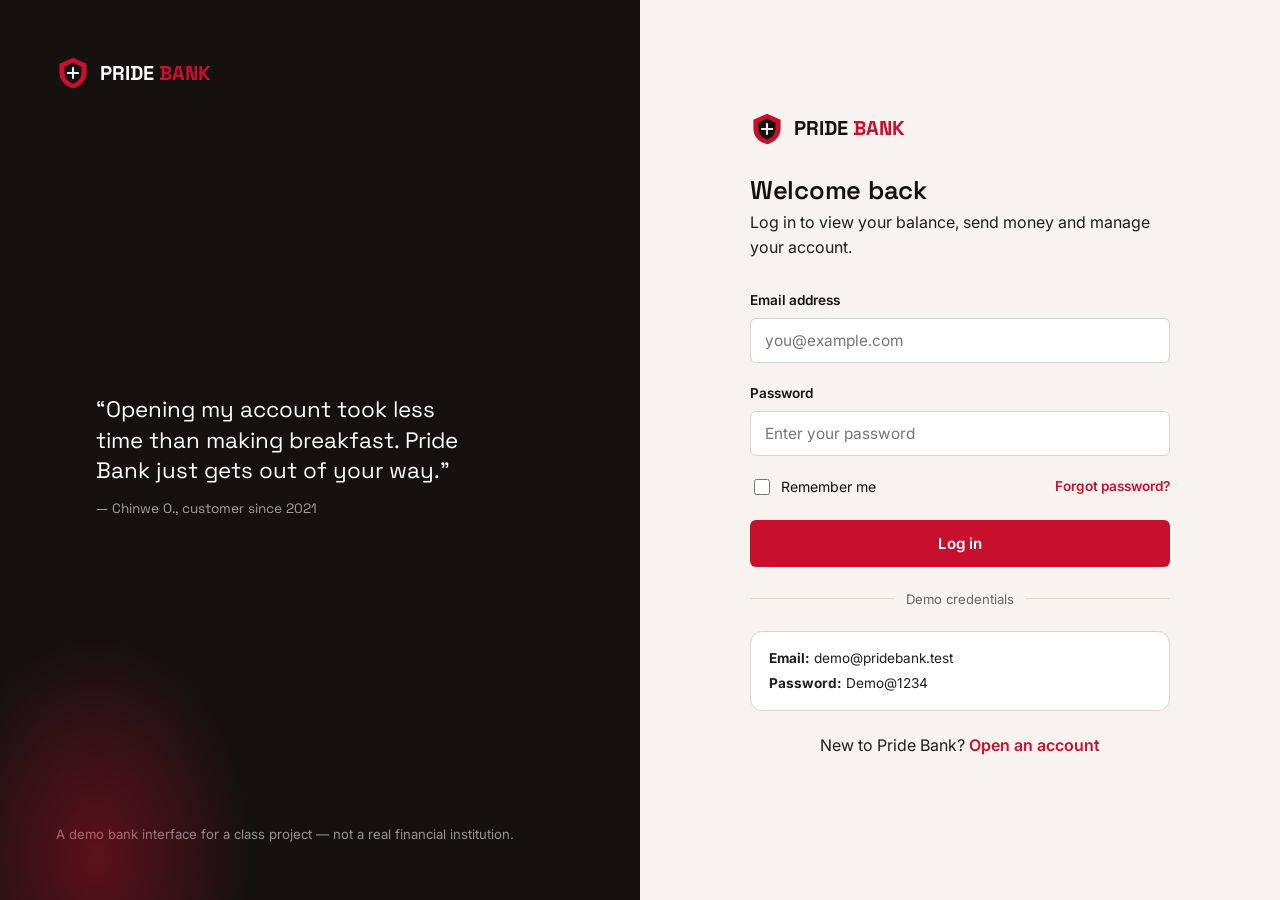
==== cards.html @ 1c5f1eaf "Initial commit" ====
<!DOCTYPE html>
<html lang="en">
<head>
<meta charset="UTF-8" />
<meta name="viewport" content="width=device-width, initial-scale=1.0" />
<title>Cards — Pride Bank</title>
<link rel="icon" href="data:image/svg+xml,<svg xmlns=%22http://www.w3.org/2000/svg%22 viewBox=%220 0 24 24%22><rect width=%2224%22 height=%2224%22 rx=%225%22 fill=%22%23C8102E%22/></svg>" />
<link rel="preconnect" href="https://fonts.googleapis.com">
<link href="https://fonts.googleapis.com/css2?family=Space+Grotesk:wght@500;600;700&family=Inter:wght@400;500;600;700&display=swap" rel="stylesheet">
<link rel="stylesheet" href="css/style.css" />
</head>
<body>

<div class="sidebar-scrim" id="sidebarScrim"></div>
<div class="app-shell">
  <aside class="app-sidebar" id="appSidebar">
    <a href="dashboard.html" class="brand">
      <svg class="brand-mark" viewBox="0 0 40 40" fill="none" aria-hidden="true">
        <path d="M20 2L36 9V19C36 28.5 29.5 35.5 20 38C10.5 35.5 4 28.5 4 19V9L20 2Z" fill="#C8102E"/>
        <path d="M20 8L30 12.5V19.5C30 25.8 25.9 30.7 20 32.5C14.1 30.7 10 25.8 10 19.5V12.5L20 8Z" fill="#14110F"/>
        <path d="M20 14L20 26M14 20L26 20" stroke="#F7F4EF" stroke-width="2.4" stroke-linecap="round"/>
      </svg>
      <span class="brand-word">PRIDE <em>BANK</em></span>
    </a>
    <nav class="side-nav">
      <a href="dashboard.html">
        <svg viewBox="0 0 24 24" fill="none"><rect x="3" y="3" width="8" height="8" rx="1.5" stroke-width="2"/><rect x="13" y="3" width="8" height="8" rx="1.5" stroke-width="2"/><rect x="3" y="13" width="8" height="8" rx="1.5" stroke-width="2"/><rect x="13" y="13" width="8" height="8" rx="1.5" stroke-width="2"/></svg>
        Dashboard
      </a>
      <a href="fund.html">
        <svg viewBox="0 0 24 24" fill="none"><circle cx="12" cy="12" r="9" stroke-width="2"/><path d="M12 8v8M8 12h8" stroke-width="2" stroke-linecap="round"/></svg>
        Fund Account
      </a>
      <a href="transfer.html">
        <svg viewBox="0 0 24 24" fill="none"><path d="M7 8l-4 4 4 4M17 8l4 4-4 4M14 4l-4 16" stroke-width="2" stroke-linecap="round" stroke-linejoin="round"/></svg>
        Transfer
      </a>
      <a href="transactions.html">
        <svg viewBox="0 0 24 24" fill="none"><path d="M4 6h16M4 12h16M4 18h10" stroke-width="2" stroke-linecap="round"/></svg>
        Transactions
      </a>
      <a href="cards.html" class="active">
        <svg viewBox="0 0 24 24" fill="none"><rect x="3" y="6" width="18" height="13" rx="2" stroke-width="2"/><path d="M3 10h18" stroke-width="2"/></svg>
        Cards
      </a>
      <a href="loans.html">
        <svg viewBox="0 0 24 24" fill="none"><path d="M12 2v20M17 6H9.5a3.5 3.5 0 000 7h5a3.5 3.5 0 010 7H6" stroke-width="2" stroke-linecap="round"/></svg>
        Loans
      </a>
    </nav>
    <div class="side-foot">
      <button id="logoutBtn">
        <svg viewBox="0 0 24 24" fill="none"><path d="M9 21H5a2 2 0 01-2-2V5a2 2 0 012-2h4M16 17l5-5-5-5M21 12H9" stroke-width="2" stroke-linecap="round" stroke-linejoin="round"/></svg>
        Log out
      </button>
    </div>
  </aside>

  <div>
    <div class="mobile-topbar">
      <button class="app-mobile-toggle" id="sidebarToggle" aria-label="Open menu">
        <svg width="24" height="24" viewBox="0 0 24 24" fill="none"><path d="M4 6h16M4 12h16M4 18h16" stroke-width="2" stroke-linecap="round"/></svg>
      </button>
      <span class="brand">PRIDE <em>BANK</em></span>
      <span style="width:24px;"></span>
    </div>

    <main class="app-main">
      <div class="app-topbar">
        <div>
          <h1>Your cards</h1>
          <div class="sub">Tap your card to flip it and see the CVV. Freeze it any time.</div>
        </div>
      </div>

      <div id="cardsWrap"></div>
    </main>
  </div>
</div>

<div class="toast" id="toast">
  <svg width="18" height="18" viewBox="0 0 24 24" fill="none"><path d="M3 12l6 6L21 6" stroke-width="2" stroke-linecap="round" stroke-linejoin="round"/></svg>
  <span id="toastMsg"></span>
</div>

<script src="js/storage.js"></script>
<script src="js/app-shell.js"></script>
<script src="js/cards.js"></script>
</body>
</html>
---- css/style.css ----
/* =========================================================
   Pride Bank — Stylesheet
   Palette: crimson red, ink black, warm off-white, muted gold
   Type: Space Grotesk (display) + Inter (body)
   ========================================================= */

:root {
  --red: #C8102E;
  --red-dark: #8F0C21;
  --red-deep: #5C0716;
  --ink: #14110F;
  --ink-soft: #221D1A;
  --paper: #F7F4EF;
  --paper-dim: #ECE7DE;
  --line: #DCD5C9;
  --gold: #B68A2E;
  --gray-600: #6B665F;
  --gray-400: #9C968C;
  --white: #FFFFFF;
  --success: #1E7A46;
  --success-bg: #E5F3EA;
  --warn: #A25B00;
  --warn-bg: #FBEEDD;
  --danger: #A3132B;
  --danger-bg: #FBE7EA;

  --font-display: "Space Grotesk", "Segoe UI", sans-serif;
  --font-body: "Inter", "Segoe UI", sans-serif;

  --radius-sm: 6px;
  --radius-md: 12px;
  --radius-lg: 20px;
  --shadow-card: 0 18px 40px -20px rgba(20, 17, 15, 0.35);
  --container: 1180px;
}

* , *::before, *::after { box-sizing: border-box; }

html { scroll-behavior: smooth; }

body {
  margin: 0;
  font-family: var(--font-body);
  color: var(--ink);
  background: var(--paper);
  line-height: 1.55;
  -webkit-font-smoothing: antialiased;
}

h1, h2, h3, h4 {
  font-family: var(--font-display);
  margin: 0 0 0.5em;
  line-height: 1.1;
  letter-spacing: -0.01em;
  font-weight: 600;
}

p { margin: 0 0 1em; color: var(--ink-soft); }
a { color: inherit; text-decoration: none; }
img, svg { display: block; max-width: 100%; }
ul { margin: 0; padding: 0; list-style: none; }
button { font-family: inherit; cursor: pointer; }

:focus-visible {
  outline: 3px solid var(--gold);
  outline-offset: 2px;
}

.container {
  width: 100%;
  max-width: var(--container);
  margin: 0 auto;
  padding: 0 24px;
}

.visually-hidden {
  position: absolute; width: 1px; height: 1px;
  overflow: hidden; clip: rect(0 0 0 0); white-space: nowrap;
}

/* ---------- Buttons ---------- */
.btn {
  display: inline-flex;
  align-items: center;
  justify-content: center;
  gap: 8px;
  padding: 13px 26px;
  border-radius: var(--radius-sm);
  font-weight: 600;
  font-size: 0.95rem;
  border: 1.5px solid transparent;
  transition: transform 0.15s ease, background 0.15s ease, border-color 0.15s ease;
  white-space: nowrap;
}
.btn:active { transform: translateY(1px); }
.btn-primary { background: var(--red); color: var(--white); }
.btn-primary:hover { background: var(--red-dark); }
.btn-ink { background: var(--ink); color: var(--white); }
.btn-ink:hover { background: var(--ink-soft); }
.btn-outline { background: transparent; border-color: currentColor; color: var(--ink); }
.btn-outline:hover { background: var(--ink); color: var(--white); border-color: var(--ink); }
.btn-outline-light { background: transparent; border-color: rgba(255,255,255,0.6); color: var(--white); }
.btn-outline-light:hover { background: var(--white); color: var(--ink); }
.btn-block { width: 100%; }
.btn-sm { padding: 8px 16px; font-size: 0.85rem; }
.btn:disabled { opacity: 0.55; cursor: not-allowed; }

/* ---------- Brand mark ---------- */
.brand {
  display: inline-flex;
  align-items: center;
  gap: 10px;
  font-family: var(--font-display);
  font-weight: 700;
  font-size: 1.25rem;
}
.brand-mark {
  width: 34px; height: 34px; flex-shrink: 0;
}
.brand-word em { color: var(--red); font-style: normal; }

/* ---------- Top navigation ---------- */
.site-header {
  position: sticky;
  top: 0;
  z-index: 100;
  background: var(--ink);
  border-bottom: 3px solid var(--red);
}
.nav {
  display: flex;
  align-items: center;
  justify-content: space-between;
  padding: 14px 24px;
}
.nav .brand { color: var(--white); }
.nav-links {
  display: flex;
  gap: 30px;
  align-items: center;
}
.nav-links a {
  color: rgba(255,255,255,0.82);
  font-size: 0.94rem;
  font-weight: 500;
  transition: color 0.15s ease;
}
.nav-links a:hover { color: var(--white); }
.nav-actions { display: flex; gap: 12px; align-items: center; }
.nav-toggle {
  display: none;
  background: none;
  border: none;
  padding: 6px;
}
.nav-toggle svg { stroke: var(--white); }

@media (max-width: 880px) {
  .nav-links { 
    position: absolute;
    top: 100%; left: 0; right: 0;
    background: var(--ink);
    flex-direction: column;
    align-items: flex-start;
    padding: 16px 24px 24px;
    gap: 16px;
    border-bottom: 3px solid var(--red);
    display: none;
  }
  .nav-links.open { display: flex; }
  .nav-toggle { display: inline-flex; }
  .nav-actions .btn-outline-light { display: none; }
}

/* ---------- Hero ---------- */
.hero {
  background: var(--ink);
  color: var(--white);
  position: relative;
  overflow: hidden;
  padding: 72px 0 100px;
}
.hero::after {
  content: "";
  position: absolute;
  right: -12%;
  top: -20%;
  width: 60%;
  height: 140%;
  background: radial-gradient(closest-side, rgba(200,16,46,0.35), transparent 70%);
  pointer-events: none;
}
.hero-ambient {
  position: absolute;
  inset: 0;
  pointer-events: none;
  overflow: hidden;
}
.hero-ambient .blob {
  position: absolute;
  border-radius: 50%;
  filter: blur(60px);
  opacity: 0.5;
}
.hero-ambient .blob-a {
  width: 420px; height: 420px;
  left: -8%; top: 10%;
  background: radial-gradient(circle, rgba(200,16,46,0.45), transparent 70%);
  animation: driftA 16s ease-in-out infinite;
}
.hero-ambient .blob-b {
  width: 320px; height: 320px;
  right: 6%; bottom: -10%;
  background: radial-gradient(circle, rgba(182,138,46,0.35), transparent 70%);
  animation: driftB 18s ease-in-out infinite;
}
.hero-ambient .dot-grid {
  position: absolute;
  inset: -40px;
  background-image: radial-gradient(rgba(255,255,255,0.14) 1.4px, transparent 1.4px);
  background-size: 26px 26px;
  animation: driftGrid 22s linear infinite;
  opacity: 0.5;
  -webkit-mask-image: radial-gradient(ellipse 70% 60% at 40% 40%, #000 40%, transparent 80%);
  mask-image: radial-gradient(ellipse 70% 60% at 40% 40%, #000 40%, transparent 80%);
}
@keyframes driftA {
  0%, 100% { transform: translate(0, 0) scale(1); }
  50% { transform: translate(40px, 30px) scale(1.12); }
}
@keyframes driftB {
  0%, 100% { transform: translate(0, 0) scale(1); }
  50% { transform: translate(-30px, -25px) scale(1.08); }
}
@keyframes driftGrid {
  0% { background-position: 0 0; }
  100% { background-position: 130px 130px; }
}
@media (prefers-reduced-motion: reduce) {
  .hero-ambient .blob, .hero-ambient .dot-grid { animation: none; }
}
.hero-grid {
  display: grid;
  grid-template-columns: 1.1fr 0.9fr;
  gap: 48px;
  align-items: center;
  position: relative;
}
@media (max-width: 900px) {
  .hero-grid { grid-template-columns: 1fr; gap: 44px; }
  .hero { padding: 52px 0 64px; }
  .hero-trust { gap: 20px; }
}
@media (max-width: 480px) {
  .hero-cta { flex-direction: column; align-items: stretch; }
  .hero-cta .btn { width: 100%; }
}
.eyebrow-line {
  display: flex; align-items: center; gap: 10px;
  color: var(--gold);
  font-weight: 600;
  font-size: 0.85rem;
  margin-bottom: 18px;
}
.eyebrow-line::before {
  content: "";
  width: 26px; height: 2px; background: var(--gold);
}
.hero h1 {
  font-size: clamp(2.4rem, 4.6vw, 3.6rem);
  max-width: 14ch;
}
.hero p.lead {
  color: rgba(255,255,255,0.78);
  font-size: 1.08rem;
  max-width: 46ch;
  margin-bottom: 30px;
}
.hero-cta { display: flex; gap: 14px; flex-wrap: wrap; margin-bottom: 40px; }
.hero-trust {
  display: flex; gap: 28px; flex-wrap: wrap;
  border-top: 1px solid rgba(255,255,255,0.15);
  padding-top: 22px;
}
.hero-trust div strong {
  display: block; font-family: var(--font-display);
  font-size: 1.5rem; color: var(--white);
}
.hero-trust div span { font-size: 0.82rem; color: rgba(255,255,255,0.6); }

/* Person-with-phone illustration (instant transfer hero visual) */
.transfer-illustration { max-width: 320px; margin: 0 auto; position: relative; }
.transfer-illustration svg { width: 100%; height: auto; display: block; overflow: visible; }

.ti-phone-group { animation: tiPhoneFloat 5s ease-in-out infinite; transform-origin: 262px 188px; }
@keyframes tiPhoneFloat {
  0%, 100% { transform: translateY(0); }
  50% { transform: translateY(-6px); }
}

.ti-pulse-ring {
  fill: none; stroke: rgba(200,16,46,0.55); stroke-width: 2;
  transform-origin: 262px 188px;
  transform-box: fill-box;
  animation: tiPulseRing 2.6s ease-out infinite;
  opacity: 0;
}
.ti-pulse-ring.ring2 { animation-delay: 0.9s; }
.ti-pulse-ring.ring3 { animation-delay: 1.8s; }
@keyframes tiPulseRing {
  0% { transform: scale(0.6); opacity: 0.75; }
  100% { transform: scale(2.4); opacity: 0; }
}

.ti-check {
  transform-origin: 262px 188px;
  transform-box: fill-box;
  opacity: 0;
  animation: tiCheckPop 2.6s ease-in-out infinite;
}
@keyframes tiCheckPop {
  0%, 55% { opacity: 0; transform: scale(0.5); }
  65%, 85% { opacity: 1; transform: scale(1); }
  100% { opacity: 0; transform: scale(1); }
}

.ti-coin { opacity: 0; animation: tiCoinFloat 3.6s ease-in-out infinite; }
.ti-coin.c1 { animation-delay: 0s; }
.ti-coin.c2 { animation-delay: 1.1s; }
.ti-coin.c3 { animation-delay: 2.2s; }
@keyframes tiCoinFloat {
  0% { opacity: 0; transform: translateY(0); }
  18% { opacity: 1; }
  78% { opacity: 0.85; }
  100% { opacity: 0; transform: translateY(-36px); }
}

@media (prefers-reduced-motion: reduce) {
  .ti-phone-group, .ti-pulse-ring, .ti-check, .ti-coin { animation: none; opacity: 1; }
}
@media (max-width: 900px) { .transfer-illustration { max-width: 240px; } }

/* ---------- Sections ---------- */
.section { padding: 88px 0; }
.section-tight { padding: 56px 0; }
@media (max-width: 720px) {
  .section { padding: 56px 0; }
  .section-tight { padding: 40px 0; }
  .cta-banner { padding: 36px 28px; }
  .balance-card { padding: 24px 22px; }
  .panel { padding: 20px 18px; }
}
.section-head {
  max-width: 640px;
  margin-bottom: 48px;
}
.section-head h2 { font-size: clamp(1.7rem, 3vw, 2.3rem); }
.section-head p { font-size: 1.02rem; }
.on-ink { background: var(--ink); color: var(--white); }
.on-ink p { color: rgba(255,255,255,0.75); }
.on-ink h2, .on-ink h3 { color: var(--white); }
.on-paper-dim { background: var(--paper-dim); }

/* Feature list — left-rule layout instead of identical shadow cards */
.feature-list {
  display: grid;
  grid-template-columns: repeat(3, 1fr);
  gap: 0;
  border-top: 1px solid var(--line);
}
.feature-item {
  padding: 32px 28px;
  border-left: 1px solid var(--line);
  border-bottom: 1px solid var(--line);
}
.feature-item:first-child { border-left: none; }
.feature-item .icon-wrap {
  width: 46px; height: 46px;
  border-radius: 10px;
  background: var(--ink);
  display: flex; align-items: center; justify-content: center;
  margin-bottom: 18px;
}
.feature-item .icon-wrap svg { stroke: var(--white); width: 22px; height: 22px; }
.feature-item h3 { font-size: 1.12rem; margin-bottom: 8px; }
.feature-item p { font-size: 0.95rem; margin-bottom: 0; }

@media (max-width: 880px) {
  .feature-list { grid-template-columns: 1fr; }
  .feature-item { border-left: none; border-top: 1px solid var(--line); }
  .feature-item:first-child { border-top: none; }
}

/* Products / services strip */
.product-row {
  display: grid;
  grid-template-columns: repeat(2, 1fr);
  gap: 26px;
}
.product-card {
  background: var(--white);
  border: 1px solid var(--line);
  border-radius: var(--radius-md);
  padding: 30px;
  display: flex;
  flex-direction: column;
  gap: 10px;
}
.product-card .tag {
  align-self: flex-start;
  font-size: 0.72rem;
  font-weight: 700;
  letter-spacing: 0.04em;
  color: var(--red);
  background: var(--danger-bg);
  padding: 4px 10px;
  border-radius: 999px;
}
.product-card h3 { font-size: 1.25rem; }
.product-card a.learn { color: var(--red); font-weight: 600; font-size: 0.9rem; margin-top: auto; }
@media (max-width: 720px) { .product-row { grid-template-columns: 1fr; } }

/* Stats banner */
.stats-banner {
  background: linear-gradient(120deg, var(--red-deep), var(--red) 65%);
  color: var(--white);
  padding: 56px 0;
}
.stats-grid {
  display: grid;
  grid-template-columns: repeat(4, 1fr);
  gap: 20px;
  text-align: center;
}
.stats-grid strong {
  display: block; font-family: var(--font-display);
  font-size: clamp(1.8rem, 3vw, 2.4rem);
}
.stats-grid span { font-size: 0.85rem; color: rgba(255,255,255,0.85); }
@media (max-width: 720px) { .stats-grid { grid-template-columns: repeat(2, 1fr); row-gap: 32px; } }

/* Testimonial / CTA banner */
.cta-banner {
  background: var(--ink);
  color: var(--white);
  border-radius: var(--radius-lg);
  padding: 56px;
  display: flex;
  align-items: center;
  justify-content: space-between;
  gap: 30px;
  flex-wrap: wrap;
  position: relative;
  overflow: hidden;
}
.cta-banner::before {
  content: "";
  position: absolute; inset: 0;
  background: linear-gradient(120deg, transparent 40%, rgba(200,16,46,0.35));
}
.cta-banner > * { position: relative; }
.cta-banner h2 { max-width: 20ch; font-size: clamp(1.5rem, 3vw, 2.1rem); }

/* ---------- Footer ---------- */
.site-footer { background: var(--ink); color: rgba(255,255,255,0.75); padding: 64px 0 28px; }
.footer-grid {
  display: grid;
  grid-template-columns: 1.4fr repeat(3, 1fr);
  gap: 32px;
  padding-bottom: 40px;
  border-bottom: 1px solid rgba(255,255,255,0.12);
}
.footer-grid h4 { color: var(--white); font-size: 0.85rem; letter-spacing: 0.03em; margin-bottom: 16px; }
.footer-grid ul li { margin-bottom: 10px; }
.footer-grid ul a:hover { color: var(--white); }
.footer-bottom {
  padding-top: 24px;
  display: flex; justify-content: space-between; align-items: center;
  flex-wrap: wrap; gap: 12px;
  font-size: 0.82rem;
  color: rgba(255,255,255,0.55);
}
.social-row { display: flex; gap: 12px; }
.social-row a {
  width: 36px; height: 36px; border-radius: 50%;
  border: 1px solid rgba(255,255,255,0.25);
  display: flex; align-items: center; justify-content: center;
}
.social-row a:hover { background: var(--red); border-color: var(--red); }
.social-row svg { width: 16px; height: 16px; stroke: var(--white); }
@media (max-width: 880px) { .footer-grid { grid-template-columns: repeat(2, 1fr); } }
@media (max-width: 520px) { .footer-grid { grid-template-columns: 1fr; } }

/* ---------- Auth (login / signup) split layout ---------- */
.auth-shell {
  min-height: 100vh;
  display: grid;
  grid-template-columns: 1fr 1fr;
}
.auth-side {
  background: var(--ink);
  color: var(--white);
  padding: 56px;
  display: flex;
  flex-direction: column;
  justify-content: space-between;
  position: relative;
  overflow: hidden;
}
.auth-side::after {
  content: "";
  position: absolute; left: -20%; bottom: -30%;
  width: 70%; height: 70%;
  background: radial-gradient(closest-side, rgba(200,16,46,0.4), transparent 70%);
}
.auth-side blockquote {
  position: relative;
  font-family: var(--font-display);
  font-size: 1.4rem;
  line-height: 1.35;
  max-width: 26ch;
}
.auth-side cite { display: block; font-style: normal; font-size: 0.85rem; color: rgba(255,255,255,0.6); margin-top: 14px; }
.auth-main {
  display: flex;
  align-items: center;
  justify-content: center;
  padding: 48px 24px;
}
.auth-card { width: 100%; max-width: 420px; }
.auth-card .brand { color: var(--ink); margin-bottom: 30px; }
.auth-card h1 { font-size: 1.6rem; margin-bottom: 6px; }
.auth-card > p { margin-bottom: 30px; }

@media (max-width: 920px) {
  .auth-shell { grid-template-columns: 1fr; }
  .auth-side { display: none; }
}

/* ---------- Forms ---------- */
.field { margin-bottom: 20px; }
.field label {
  display: block;
  font-size: 0.85rem;
  font-weight: 600;
  margin-bottom: 7px;
}
.field .hint { font-size: 0.78rem; color: var(--gray-600); margin-top: 5px; }
.input-wrap { position: relative; }
.field input,
.field select,
.field textarea {
  width: 100%;
  padding: 12px 14px;
  border: 1.5px solid var(--line);
  border-radius: var(--radius-sm);
  font-size: 0.96rem;
  font-family: inherit;
  background: var(--white);
  color: var(--ink);
  transition: border-color 0.15s ease;
}
.field textarea { resize: vertical; min-height: 90px; }
.field input:focus, .field select:focus, .field textarea:focus {
  border-color: var(--red);
  outline: none;
}
.field.has-error input, .field.has-error select { border-color: var(--danger); }
.field .error-msg {
  display: none;
  color: var(--danger);
  font-size: 0.78rem;
  margin-top: 6px;
}
.field.has-error .error-msg { display: block; }
.toggle-visibility {
  position: absolute; right: 10px; top: 50%; transform: translateY(-50%);
  background: none; border: none; padding: 4px; color: var(--gray-600);
}
.checkbox-row { display: flex; align-items: center; gap: 8px; font-size: 0.88rem; }
.checkbox-row input { width: 16px; height: 16px; }
.form-row-2 { display: grid; grid-template-columns: 1fr 1fr; gap: 16px; }
@media (max-width: 480px) { .form-row-2 { grid-template-columns: 1fr; } }

.form-alert {
  display: none;
  padding: 12px 14px;
  border-radius: var(--radius-sm);
  font-size: 0.88rem;
  margin-bottom: 20px;
}
.form-alert.show { display: block; }
.form-alert.error { background: var(--danger-bg); color: var(--danger); }
.form-alert.success { background: var(--success-bg); color: var(--success); }

.divider-text {
  display: flex; align-items: center; gap: 12px;
  color: var(--gray-600); font-size: 0.82rem;
  margin: 22px 0;
}
.divider-text::before, .divider-text::after {
  content: ""; height: 1px; background: var(--line); flex: 1;
}

/* Password strength meter */
.strength-meter {
  display: flex; gap: 5px; margin-top: 8px;
}
.strength-meter span {
  height: 4px; flex: 1; border-radius: 2px; background: var(--line);
  transition: background 0.2s ease;
}
.strength-meter.weak span:nth-child(1) { background: var(--danger); }
.strength-meter.fair span:nth-child(-n+2) { background: var(--warn); }
.strength-meter.strong span { background: var(--success); }

/* ---------- App shell (dashboard + inner pages) ---------- */
.app-shell {
  display: grid;
  grid-template-columns: 264px 1fr;
  min-height: 100vh;
  background: var(--paper);
}
.app-sidebar {
  background: var(--ink);
  color: rgba(255,255,255,0.85);
  padding: 28px 20px;
  display: flex;
  flex-direction: column;
  position: sticky;
  top: 0;
  height: 100vh;
}
.app-sidebar .brand { color: var(--white); margin-bottom: 40px; }
.side-nav { flex: 1; display: flex; flex-direction: column; gap: 4px; }
.side-nav a {
  display: flex; align-items: center; gap: 12px;
  padding: 11px 14px;
  border-radius: var(--radius-sm);
  font-size: 0.92rem;
  font-weight: 500;
  color: rgba(255,255,255,0.7);
}
.side-nav a svg { width: 19px; height: 19px; stroke: currentColor; flex-shrink: 0; }
.side-nav a:hover { background: rgba(255,255,255,0.06); color: var(--white); }
.side-nav a.active { background: var(--red); color: var(--white); }
.side-foot { border-top: 1px solid rgba(255,255,255,0.14); padding-top: 16px; }
.side-foot button {
  width: 100%; display: flex; align-items: center; gap: 10px;
  background: none; border: none; color: rgba(255,255,255,0.7);
  padding: 10px 14px; border-radius: var(--radius-sm); font-size: 0.9rem;
}
.side-foot button:hover { background: rgba(255,255,255,0.06); color: var(--white); }
.side-foot svg { width: 18px; height: 18px; stroke: currentColor; }

.app-main { padding: 32px 40px 60px; max-width: 1040px; }
.app-topbar {
  display: flex; align-items: center; justify-content: space-between;
  margin-bottom: 30px; gap: 16px; flex-wrap: wrap;
}
.app-topbar h1 { font-size: 1.5rem; margin-bottom: 2px; }
.app-topbar .sub { color: var(--gray-600); font-size: 0.9rem; }
.mobile-topbar { display: none; }

.app-mobile-toggle { display: none; }

@media (max-width: 980px) {
  .app-shell { grid-template-columns: 1fr; }
  .app-sidebar {
    position: fixed; left: 0; top: 0; bottom: 0; width: 250px;
    transform: translateX(-100%);
    transition: transform 0.2s ease;
    z-index: 200;
  }
  .app-sidebar.open { transform: translateX(0); }
  .app-main { padding: 20px 18px 90px; }
  .mobile-topbar {
    display: flex; align-items: center; justify-content: space-between;
    background: var(--ink); padding: 14px 18px; position: sticky; top: 0; z-index: 100;
    border-bottom: 3px solid var(--red);
  }
  .mobile-topbar .brand { color: var(--white); font-size: 1.05rem; }
  .app-mobile-toggle {
    display: inline-flex; background: none; border: none; padding: 6px;
  }
  .app-mobile-toggle svg { stroke: var(--white); }
  .sidebar-scrim {
    display: none;
    position: fixed; inset: 0; background: rgba(0,0,0,0.4); z-index: 150;
  }
  .sidebar-scrim.show { display: block; }
}

/* Balance / summary card */
.balance-card {
  background: linear-gradient(135deg, var(--ink) 0%, var(--ink-soft) 100%);
  color: var(--white);
  border-radius: var(--radius-lg);
  padding: 30px 32px;
  position: relative;
  overflow: hidden;
  margin-bottom: 28px;
}
.balance-card::after {
  content: "";
  position: absolute; right: -10%; top: -40%; width: 55%; height: 180%;
  background: radial-gradient(closest-side, rgba(200,16,46,0.4), transparent 70%);
}
.balance-card > * { position: relative; }
.balance-card .label { font-size: 0.82rem; color: rgba(255,255,255,0.65); margin-bottom: 6px; }
.balance-top { display: flex; justify-content: space-between; align-items: flex-start; flex-wrap: wrap; gap: 16px; }
.balance-amount { display: flex; align-items: center; gap: 12px; }
.balance-amount strong { font-family: var(--font-display); font-size: clamp(1.5rem, 6vw, 2.1rem); }
.eye-toggle { background: none; border: none; padding: 4px; }
.eye-toggle svg { stroke: rgba(255,255,255,0.75); width: 20px; height: 20px; }
.balance-meta { display: flex; gap: 26px; margin-top: 22px; font-size: 0.86rem; color: rgba(255,255,255,0.75); flex-wrap: wrap; }
.balance-meta strong { display: block; color: var(--white); font-family: var(--font-display); font-size: 1rem; }

/* Quick actions */
.quick-actions {
  display: grid;
  grid-template-columns: repeat(4, 1fr);
  gap: 16px;
  margin-bottom: 28px;
}
.quick-action {
  background: var(--white);
  border: 1px solid var(--line);
  border-radius: var(--radius-md);
  padding: 20px 16px;
  display: flex; flex-direction: column; align-items: flex-start; gap: 10px;
  transition: border-color 0.15s ease, transform 0.15s ease;
}
.quick-action:hover { border-color: var(--red); transform: translateY(-2px); }
.quick-action .icon-wrap {
  width: 38px; height: 38px; border-radius: 9px; background: var(--paper-dim);
  display: flex; align-items: center; justify-content: center;
}
.quick-action .icon-wrap svg { width: 19px; height: 19px; stroke: var(--red); }
.quick-action span { font-size: 0.87rem; font-weight: 600; }
@media (max-width: 720px) { .quick-actions { grid-template-columns: repeat(2, 1fr); } }
@media (max-width: 400px) { .quick-actions { grid-template-columns: 1fr; } }

/* Panels / tables */
.panel {
  background: var(--white);
  border: 1px solid var(--line);
  border-radius: var(--radius-md);
  padding: 24px 26px;
  margin-bottom: 24px;
}
.panel-head {
  display: flex; align-items: center; justify-content: space-between;
  margin-bottom: 18px; gap: 12px; flex-wrap: wrap;
}
.panel-head h2 { font-size: 1.1rem; margin: 0; }

.txn-table { width: 100%; border-collapse: collapse; font-size: 0.9rem; }
.txn-table th {
  text-align: left; font-size: 0.75rem; letter-spacing: 0.03em;
  color: var(--gray-600); padding: 10px 8px; border-bottom: 1px solid var(--line);
  font-weight: 600;
}
.txn-table td { padding: 13px 8px; border-bottom: 1px solid var(--paper-dim); vertical-align: middle; }
.txn-table tr:last-child td { border-bottom: none; }
.txn-desc strong { display: block; font-size: 0.92rem; }
.txn-desc span { font-size: 0.78rem; color: var(--gray-600); }
.amount-credit { color: var(--success); font-weight: 700; }
.amount-debit { color: var(--danger); font-weight: 700; }
.badge {
  display: inline-flex; align-items: center; gap: 5px;
  padding: 4px 10px; border-radius: 999px; font-size: 0.74rem; font-weight: 700;
}
.badge-credit { background: var(--success-bg); color: var(--success); }
.badge-debit { background: var(--danger-bg); color: var(--danger); }
.badge-pending { background: var(--warn-bg); color: var(--warn); }
.badge-approved { background: var(--success-bg); color: var(--success); }
.badge-review { background: var(--paper-dim); color: var(--gray-600); }
.badge-active { background: var(--success-bg); color: var(--success); }
.badge-frozen { background: var(--paper-dim); color: var(--gray-600); }

.empty-state {
  text-align: center; padding: 40px 20px; color: var(--gray-600);
}
.empty-state svg { margin: 0 auto 14px; width: 44px; height: 44px; stroke: var(--gray-400); }

@media (max-width: 720px) {
  .txn-table thead { display: none; }
  .txn-table, .txn-table tbody, .txn-table tr, .txn-table td { display: block; width: 100%; }
  .txn-table tr { border-bottom: 1px solid var(--line); padding: 12px 0; }
  .txn-table td { border: none; padding: 3px 0; display: flex; justify-content: space-between; }
  .txn-table td::before { content: attr(data-label); font-size: 0.72rem; color: var(--gray-600); }
}

/* Virtual card (dashboard cards page) */
.virtual-card-wrap { perspective: 1200px; max-width: 380px; margin: 0 auto 24px; }
.virtual-card {
  aspect-ratio: 1.586; border-radius: 18px; position: relative;
  transform-style: preserve-3d; transition: transform 0.6s ease;
  cursor: pointer;
}
.virtual-card.flipped { transform: rotateY(180deg); }
.vc-face {
  position: absolute; inset: 0; backface-visibility: hidden;
  border-radius: 18px; padding: 24px; color: var(--white);
  display: flex; flex-direction: column; justify-content: space-between;
  background: linear-gradient(135deg, var(--red) 0%, var(--red-deep) 100%);
}
.vc-face.back {
  transform: rotateY(180deg);
  background: linear-gradient(135deg, var(--ink-soft), var(--ink));
  justify-content: flex-start;
}
.vc-face .chip { width: 42px; height: 32px; border-radius: 6px; background: linear-gradient(135deg, #E9CD7A, #B68A2E); }
.vc-face .vc-number { font-family: var(--font-display); font-size: clamp(0.85rem, 4.2vw, 1.15rem); letter-spacing: 0.06em; white-space: nowrap; }
@media (max-width: 420px) {
  .vc-face { padding: 18px; }
  .vc-face .chip { width: 34px; height: 26px; }
}
.vc-face .vc-row { display: flex; justify-content: space-between; font-size: 0.72rem; text-transform: uppercase; color: rgba(255,255,255,0.75); }
.vc-face .magstripe { height: 42px; background: #1a1a1a; margin: 18px -24px 0; }
.vc-face .cvv-strip { background: rgba(255,255,255,0.9); color: var(--ink); text-align: right; padding: 8px 12px; margin-top: 14px; border-radius: 4px; font-family: var(--font-display); }
.card-status-row { display: flex; align-items: center; justify-content: center; gap: 14px; margin-bottom: 26px; flex-wrap: wrap; }
.switch { position: relative; width: 44px; height: 24px; }
.switch input { opacity: 0; width: 0; height: 0; }
.switch .track {
  position: absolute; inset: 0; background: var(--line); border-radius: 999px; transition: 0.2s;
}
.switch .track::before {
  content: ""; position: absolute; width: 18px; height: 18px; left: 3px; top: 3px;
  background: var(--white); border-radius: 50%; transition: 0.2s;
}
.switch input:checked + .track { background: var(--success); }
.switch input:checked + .track::before { transform: translateX(20px); }

/* Loan / cards summary tiles */
.tile-row { display: grid; grid-template-columns: repeat(3, 1fr); gap: 16px; margin-bottom: 24px; }
.tile {
  background: var(--white); border: 1px solid var(--line); border-radius: var(--radius-md);
  padding: 20px;
}
.tile .label { font-size: 0.78rem; color: var(--gray-600); margin-bottom: 6px; }
.tile strong { font-family: var(--font-display); font-size: 1.3rem; }
@media (max-width: 720px) { .tile-row { grid-template-columns: 1fr; } }

/* Toast */
.toast {
  position: fixed; bottom: 24px; right: 24px; z-index: 400;
  background: var(--ink); color: var(--white); padding: 14px 20px;
  border-radius: var(--radius-sm); display: flex; align-items: center; gap: 10px;
  box-shadow: var(--shadow-card);
  transform: translateY(20px); opacity: 0; pointer-events: none;
  transition: 0.25s ease;
}
.toast.show { transform: translateY(0); opacity: 1; }
.toast.success svg { stroke: #6EE7A8; }
.toast.error svg { stroke: #F28B9D; }
@media (max-width: 480px) { .toast { left: 16px; right: 16px; bottom: 16px; } }

/* Modal (PIN confirm) */
.modal-scrim {
  position: fixed; inset: 0; background: rgba(20,17,15,0.55);
  display: none; align-items: center; justify-content: center; z-index: 500; padding: 20px;
}
.modal-scrim.show { display: flex; }
.modal-box {
  background: var(--white); border-radius: var(--radius-lg); padding: 30px;
  max-width: 380px; width: 100%; text-align: center;
}
.modal-box h3 { font-size: 1.2rem; margin-bottom: 6px; }
.pin-inputs { display: flex; gap: 10px; justify-content: center; margin: 22px 0; }
.pin-inputs input {
  width: 46px; height: 52px; text-align: center; font-size: 1.3rem;
  border: 1.5px solid var(--line); border-radius: var(--radius-sm);
}
.pin-inputs input:focus { border-color: var(--red); outline: none; }

/* Filters bar */
.filters-bar { display: flex; gap: 12px; flex-wrap: wrap; margin-bottom: 20px; }
.filters-bar select, .filters-bar input {
  padding: 10px 12px; border: 1.5px solid var(--line); border-radius: var(--radius-sm); font-size: 0.88rem;
}
.filters-bar input[type="search"] { flex: 1; min-width: 180px; }
@media (max-width: 560px) {
  .filters-bar { flex-direction: column; }
  .filters-bar select, .filters-bar input[type="search"] { width: 100%; min-width: 0; }
}

/* Reduced motion */
@media (prefers-reduced-motion: reduce) {
  * { animation-duration: 0.001ms !important; animation-iteration-count: 1 !important; transition-duration: 0.001ms !important; }
}

@media (max-width: 820px) {
  #transferGrid { grid-template-columns: 1fr !important; }
}

/* ---------- Instant transfer animation ---------- */
.transfer-demo { padding: 70px 0; }
.transfer-demo-inner {
  background: var(--ink);
  color: var(--white);
  border-radius: var(--radius-lg);
  padding: 52px 44px;
  position: relative;
  overflow: hidden;
}
.transfer-demo-inner::before {
  content: "";
  position: absolute; left: -10%; top: -30%; width: 55%; height: 160%;
  background: radial-gradient(closest-side, rgba(200,16,46,0.35), transparent 70%);
  pointer-events: none;
}
.transfer-demo-head { max-width: 560px; margin-bottom: 46px; position: relative; }
.transfer-demo-head p { color: rgba(255,255,255,0.72); margin-bottom: 0; }

.transfer-stage {
  display: flex;
  align-items: center;
  gap: 18px;
  position: relative;
  padding-top: 30px;
}
.transfer-node { width: 108px; flex-shrink: 0; text-align: center; }
.transfer-node .avatar {
  width: 58px; height: 58px; border-radius: 50%;
  display: flex; align-items: center; justify-content: center;
  margin: 0 auto 10px;
  font-family: var(--font-display); font-weight: 700; font-size: 1.1rem;
  color: var(--white);
}
.transfer-node.from .avatar { background: linear-gradient(135deg, var(--red), var(--red-deep)); }
.transfer-node.to .avatar { background: linear-gradient(135deg, #2A2320, var(--ink)); border: 1.5px solid rgba(255,255,255,0.25); animation: nodePulse 2.6s ease-in-out infinite; }
.transfer-node .name { display: block; font-size: 0.85rem; font-weight: 600; }
.transfer-node .acct { display: block; font-size: 0.7rem; color: rgba(255,255,255,0.5); }

.transfer-path {
  position: relative;
  flex: 1;
  height: 3px;
  background: rgba(255,255,255,0.15);
  border-radius: 2px;
  min-width: 60px;
}
.transfer-path::before {
  content: "";
  position: absolute; inset: 0;
  background: linear-gradient(90deg, transparent, var(--red) 45%, var(--gold) 55%, transparent);
  border-radius: 2px;
  animation: pathGlow 2.6s ease-in-out infinite;
}
.transfer-dot {
  position: absolute; top: 50%; left: 0;
  width: 12px; height: 12px; border-radius: 50%;
  background: var(--gold);
  box-shadow: 0 0 14px 4px rgba(182,138,46,0.55);
  transform: translate(-50%, -50%);
  animation: moveDot 2.6s ease-in-out infinite;
}
.transfer-badge {
  position: absolute; top: -14px; left: 50%;
  transform: translateX(-50%) translateY(6px);
  background: var(--white); color: var(--ink);
  padding: 6px 14px; border-radius: 999px;
  font-size: 0.74rem; font-weight: 700;
  white-space: nowrap;
  opacity: 0;
  animation: badgePulse 2.6s ease-in-out infinite;
}

@keyframes moveDot {
  0% { left: 0%; opacity: 0; }
  8% { opacity: 1; }
  46% { left: 100%; opacity: 1; }
  55% { opacity: 0; }
  100% { left: 100%; opacity: 0; }
}
@keyframes pathGlow {
  0%, 100% { opacity: 0.35; }
  50% { opacity: 1; }
}
@keyframes badgePulse {
  0%, 38% { opacity: 0; transform: translateX(-50%) translateY(6px); }
  50%, 80% { opacity: 1; transform: translateX(-50%) translateY(0); }
  95%, 100% { opacity: 0; transform: translateX(-50%) translateY(-4px); }
}
@keyframes nodePulse {
  0%, 45% { box-shadow: 0 0 0 0 rgba(200,16,46,0); }
  52% { box-shadow: 0 0 0 8px rgba(200,16,46,0.25); }
  60%, 100% { box-shadow: 0 0 0 0 rgba(200,16,46,0); }
}

.transfer-stats-row {
  display: flex; gap: 36px; flex-wrap: wrap;
  margin-top: 44px;
  border-top: 1px solid rgba(255,255,255,0.14);
  padding-top: 24px;
  position: relative;
}
.transfer-stats-row div strong {
  display: block; font-family: var(--font-display); font-size: 1.35rem;
}
.transfer-stats-row div span { font-size: 0.78rem; color: rgba(255,255,255,0.6); }

@media (max-width: 720px) {
  .transfer-demo-inner { padding: 34px 22px; }
  .transfer-node { width: 78px; }
  .transfer-node .avatar { width: 46px; height: 46px; font-size: 0.9rem; }
  .transfer-node .name { font-size: 0.76rem; }
  .transfer-node .acct { font-size: 0.64rem; }
  .transfer-badge { font-size: 0.66rem; padding: 5px 10px; }
  .transfer-stats-row { gap: 22px; }
}
@media (prefers-reduced-motion: reduce) {
  .transfer-dot, .transfer-path::before, .transfer-node.to .avatar, .transfer-badge { animation: none; opacity: 1; }
}

/* Fund account — method picker */
.method-grid {
  display: grid;
  grid-template-columns: repeat(3, 1fr);
  gap: 10px;
  margin-bottom: 22px;
}
.method-option {
  display: flex; flex-direction: column; align-items: center; gap: 8px;
  padding: 16px 10px;
  border: 1.5px solid var(--line);
  border-radius: var(--radius-sm);
  background: var(--white);
  font-size: 0.82rem;
  font-weight: 600;
  color: var(--ink);
  transition: border-color 0.15s ease, background 0.15s ease;
}
.method-option svg { width: 20px; height: 20px; stroke: var(--gray-600); }
.method-option:hover { border-color: var(--red); }
.method-option.active { border-color: var(--red); background: var(--danger-bg); }
.method-option.active svg { stroke: var(--red); }
@media (max-width: 480px) { .method-grid { grid-template-columns: repeat(3, 1fr); gap: 8px; } .method-option { padding: 12px 6px; font-size: 0.72rem; } }
@media (max-width: 820px) { #fundGrid { grid-template-columns: 1fr !important; } }

/* Transfer processing preloader */
.preloader-scrim {
  position: fixed; inset: 0; z-index: 600;
  background: rgba(20,17,15,0.94);
  display: none; align-items: center; justify-content: center;
  padding: 24px;
}
.preloader-scrim.show { display: flex; }
.preloader-box { text-align: center; color: var(--white); max-width: 320px; width: 100%; }
.preloader-mark { width: 62px; height: 62px; margin: 0 auto 22px; }
.preloader-mark svg { width: 100%; height: 100%; animation: preloaderSpin 1.5s linear infinite; }
@keyframes preloaderSpin { to { transform: rotate(360deg); } }
.preloader-box h3 { font-size: 1.1rem; margin-bottom: 8px; color: var(--white); }
.preloader-box p { color: rgba(255,255,255,0.72); font-size: 0.9rem; margin-bottom: 22px; min-height: 1.4em; }
.preloader-bar { height: 6px; background: rgba(255,255,255,0.15); border-radius: 999px; overflow: hidden; margin-bottom: 16px; }
.preloader-bar-fill {
  height: 100%; width: 0%;
  background: linear-gradient(90deg, var(--red), var(--gold));
  border-radius: 999px;
  transition: width 0.25s linear;
}
.preloader-pct { font-family: var(--font-display); font-size: 0.85rem; color: rgba(255,255,255,0.6); margin-bottom: 18px; }
.preloader-note { font-size: 0.74rem !important; color: rgba(255,255,255,0.4) !important; margin-bottom: 0 !important; }

/* Utility */
.mt-0 { margin-top: 0; }
.text-center { text-align: center; }
.stack-gap { display: flex; flex-direction: column; gap: 14px; }
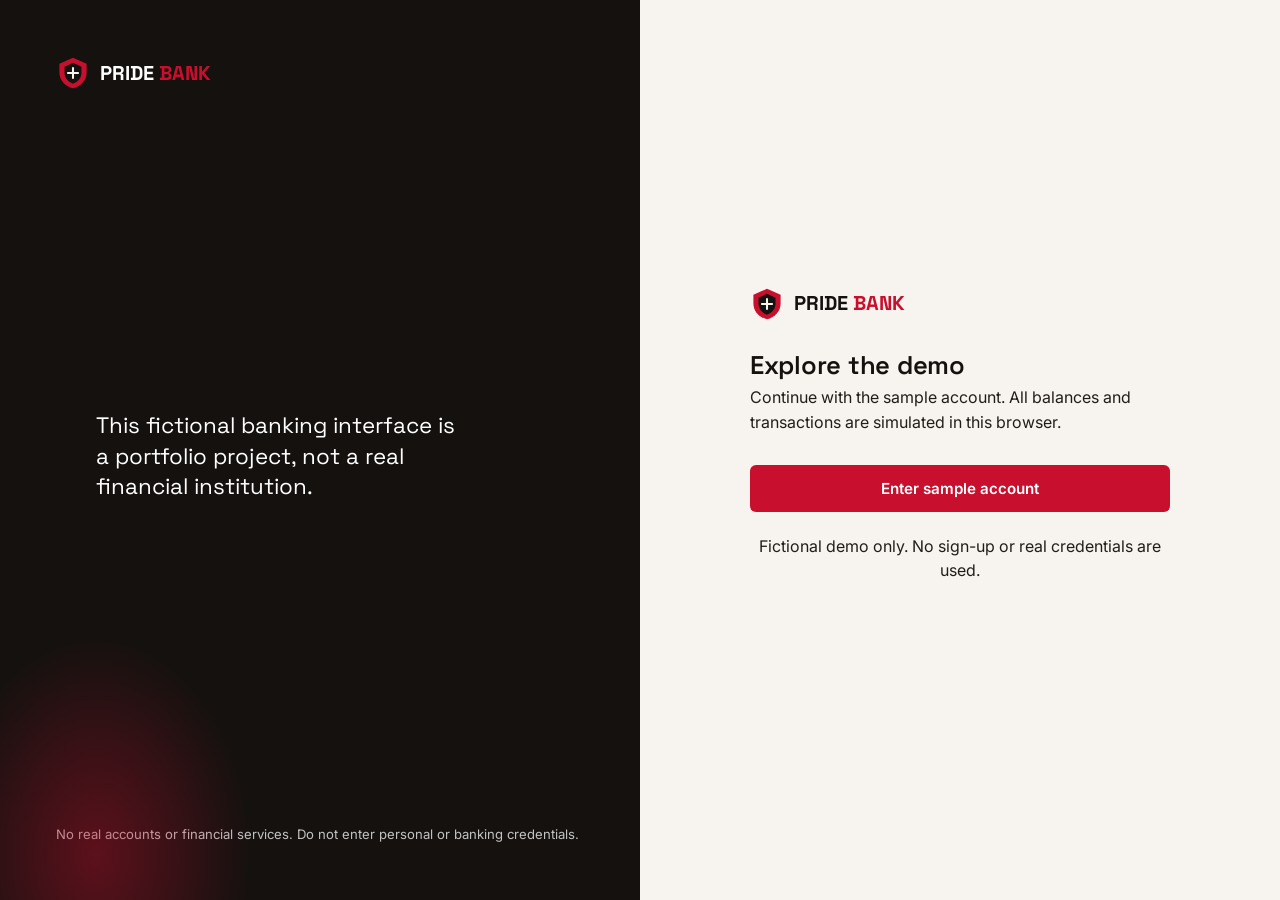
==== commit 654d3ab3: "Make banking interface clearly demo-only" ====
--- a/cards.html
+++ b/cards.html
@@ -3,7 +3,7 @@
 <head>
 <meta charset="UTF-8" />
 <meta name="viewport" content="width=device-width, initial-scale=1.0" />
-<title>Cards — Pride Bank</title>
+<title>Sample Cards — Pride Bank Portfolio Project</title>
 <link rel="icon" href="data:image/svg+xml,<svg xmlns=%22http://www.w3.org/2000/svg%22 viewBox=%220 0 24 24%22><rect width=%2224%22 height=%2224%22 rx=%225%22 fill=%22%23C8102E%22/></svg>" />
 <link rel="preconnect" href="https://fonts.googleapis.com">
 <link href="https://fonts.googleapis.com/css2?family=Space+Grotesk:wght@500;600;700&family=Inter:wght@400;500;600;700&display=swap" rel="stylesheet">
@@ -68,8 +68,8 @@
     <main class="app-main">
       <div class="app-topbar">
         <div>
-          <h1>Your cards</h1>
-          <div class="sub">Tap your card to flip it and see the CVV. Freeze it any time.</div>
+          <h1>Sample card interface</h1>
+          <div class="sub">Generated sample details only. These are not payment cards and cannot be used to make purchases.</div>
         </div>
       </div>
 
--- a/css/style.css
+++ b/css/style.css
@@ -654,6 +654,14 @@
 .side-foot svg { width: 18px; height: 18px; stroke: currentColor; }
 
 .app-main { padding: 32px 40px 60px; max-width: 1040px; }
+.demo-notice {
+  margin: 0 0 22px;
+  padding: 12px 14px;
+  border-left: 4px solid var(--red);
+  background: var(--paper-dim);
+  color: var(--ink);
+  font-size: 0.88rem;
+}
 .app-topbar {
   display: flex; align-items: center; justify-content: space-between;
   margin-bottom: 30px; gap: 16px; flex-wrap: wrap;
